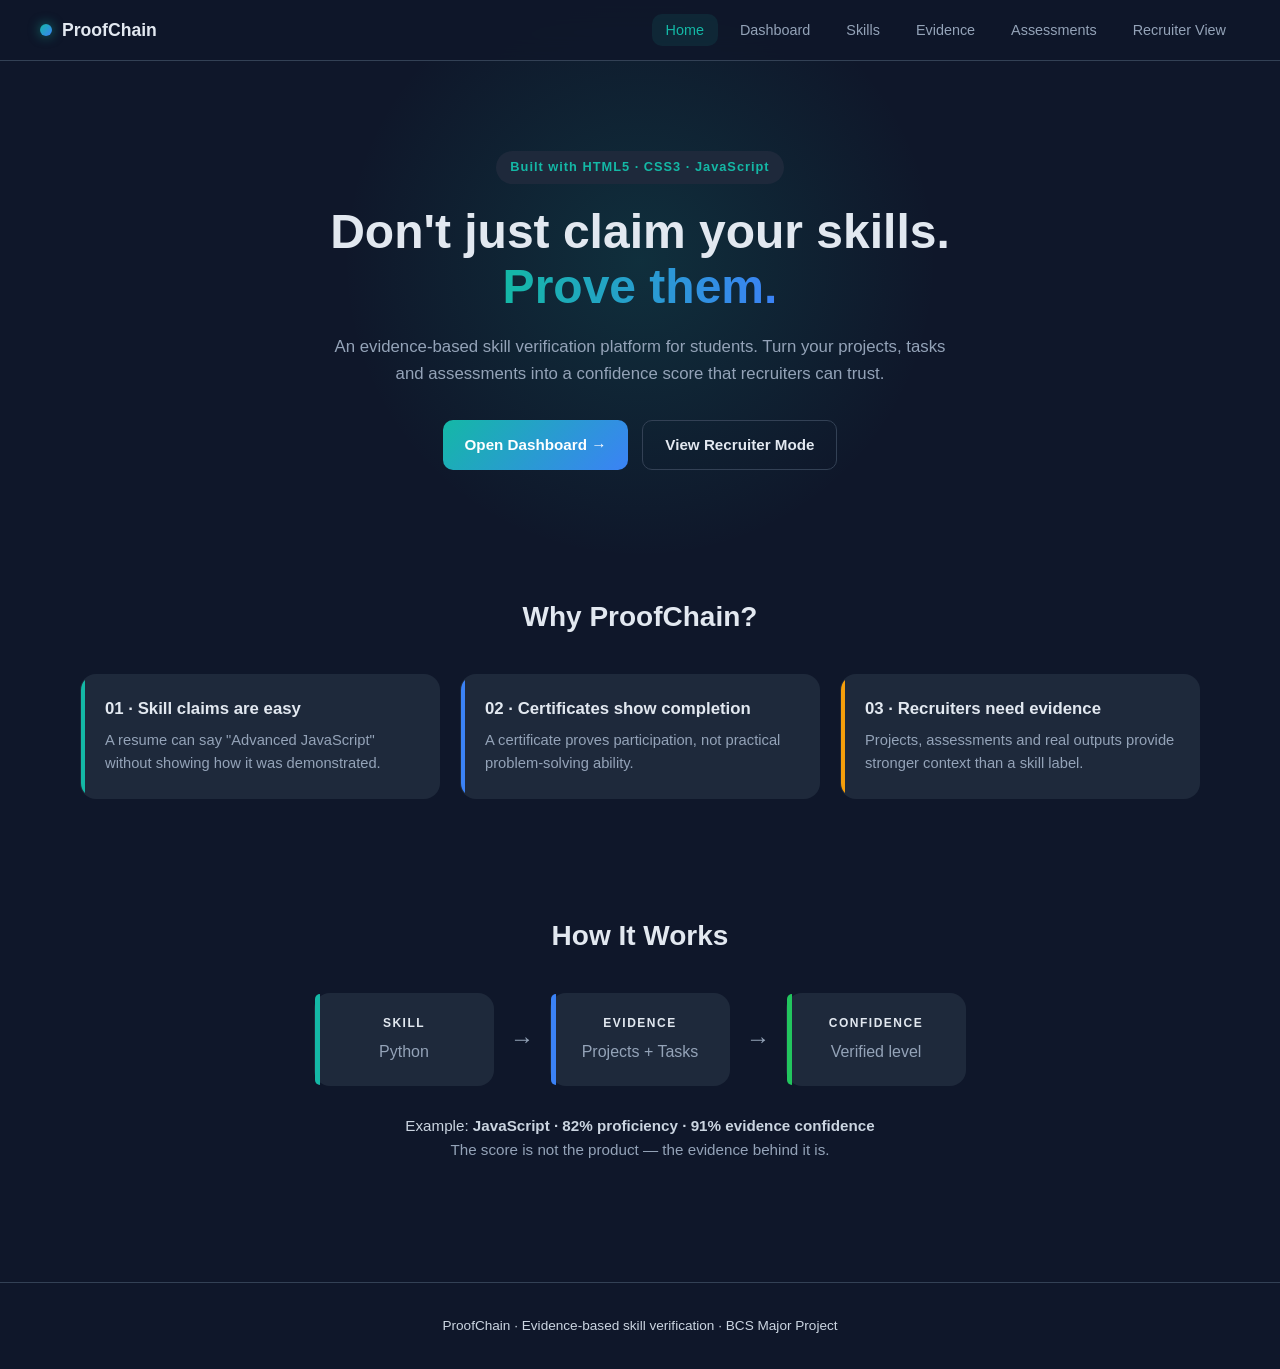
==== index.html @ 2b009233 "Day 1: Project skeleton, landing page, storage & models" ====
<!DOCTYPE html>
<html lang="en">
<head>
  <meta charset="UTF-8" />
  <meta name="viewport" content="width=device-width, initial-scale=1.0" />
  <title>ProofChain — Prove Your Skills</title>
  <link rel="stylesheet" href="css/base.css" />
  <link rel="stylesheet" href="css/components.css" />
  <link rel="stylesheet" href="css/layout.css" />
</head>
<body>

  <!-- ===== NAVBAR ===== -->
  <nav class="navbar">
    <div class="nav-brand">
      <span class="brand-dot"></span>
      <span class="brand-name">ProofChain</span>
    </div>
    <ul class="nav-links">
      <li><a href="index.html" class="active">Home</a></li>
      <li><a href="pages/dashboard.html">Dashboard</a></li>
      <li><a href="pages/profile.html">Skills</a></li>
      <li><a href="pages/evidence.html">Evidence</a></li>
      <li><a href="pages/assessment.html">Assessments</a></li>
      <li><a href="pages/recruiter.html">Recruiter View</a></li>
    </ul>
  </nav>

  <!-- ===== HERO SECTION ===== -->
  <section class="hero">
    <div class="hero-content">
      <p class="hero-tag">Built with HTML5 · CSS3 · JavaScript</p>
      <h1 class="hero-title">
        Don't just claim your skills.<br />
        <span class="gradient-text">Prove them.</span>
      </h1>
      <p class="hero-subtitle">
        An evidence-based skill verification platform for students.
        Turn your projects, tasks and assessments into a confidence score
        that recruiters can trust.
      </p>
      <div class="hero-actions">
        <a href="pages/dashboard.html" class="btn btn-primary">Open Dashboard →</a>
        <a href="pages/recruiter.html" class="btn btn-ghost">View Recruiter Mode</a>
      </div>
    </div>
  </section>

  <!-- ===== PROBLEM CARDS ===== -->
  <section class="section">
    <h2 class="section-title">Why ProofChain?</h2>
    <div class="grid-3">
      <div class="card accent-teal">
        <h3>01 · Skill claims are easy</h3>
        <p>A resume can say "Advanced JavaScript" without showing how it was demonstrated.</p>
      </div>
      <div class="card accent-blue">
        <h3>02 · Certificates show completion</h3>
        <p>A certificate proves participation, not practical problem-solving ability.</p>
      </div>
      <div class="card accent-yellow">
        <h3>03 · Recruiters need evidence</h3>
        <p>Projects, assessments and real outputs provide stronger context than a skill label.</p>
      </div>
    </div>
  </section>

  <!-- ===== SOLUTION FLOW ===== -->
  <section class="section">
    <h2 class="section-title">How It Works</h2>
    <div class="flow">
      <div class="flow-step accent-teal">
        <p class="flow-label">SKILL</p>
        <p class="flow-value">Python</p>
      </div>
      <div class="flow-arrow">→</div>
      <div class="flow-step accent-blue">
        <p class="flow-label">EVIDENCE</p>
        <p class="flow-value">Projects + Tasks</p>
      </div>
      <div class="flow-arrow">→</div>
      <div class="flow-step accent-green">
        <p class="flow-label">CONFIDENCE</p>
        <p class="flow-value">Verified level</p>
      </div>
    </div>
    <p class="flow-note">
      Example: <strong>JavaScript · 82% proficiency · 91% evidence confidence</strong><br />
      <span class="muted">The score is not the product — the evidence behind it is.</span>
    </p>
  </section>

  <!-- ===== FOOTER ===== -->
  <footer class="footer">
    <p>ProofChain · Evidence-based skill verification · BCS Major Project</p>
  </footer>

  <!-- ===== SCRIPTS ===== -->
  <script src="js/storage.js"></script>
  <script src="js/models.js"></script>
</body>
</html>
---- css/base.css ----
/* ============================================
   BASE.CSS — Theme variables, reset, typography
   ============================================ */

:root {
  --bg:        #0f172a;
  --surface:   #1e293b;
  --surface-2: #263449;
  --border:    #334155;
  --text:      #e2e8f0;
  --text-soft: #cbd5e1;
  --muted:     #94a3b8;

  --teal:   #14b8a6;
  --blue:   #3b82f6;
  --yellow: #f59e0b;
  --green:  #22c55e;
  --red:    #ef4444;
  --purple: #a855f7;

  --radius: 16px;
  --radius-sm: 10px;
  --gap: 20px;
  --max-width: 1200px;

  --font-sans: 'Inter', -apple-system, BlinkMacSystemFont, 'Segoe UI', sans-serif;
  --font-mono: 'JetBrains Mono', 'Fira Code', monospace;
}

* {
  margin: 0;
  padding: 0;
  box-sizing: border-box;
}

html {
  scroll-behavior: smooth;
}

body {
  background: var(--bg);
  color: var(--text);
  font-family: var(--font-sans);
  font-size: 16px;
  line-height: 1.6;
  min-height: 100vh;
  -webkit-font-smoothing: antialiased;
}

h1, h2, h3, h4 {
  font-weight: 700;
  line-height: 1.2;
  color: var(--text);
}

h1 { font-size: 2.5rem; }
h2 { font-size: 1.75rem; }
h3 { font-size: 1.15rem; }
h4 { font-size: 1rem; }

p {
  color: var(--text-soft);
}

a {
  color: var(--teal);
  text-decoration: none;
  transition: color 0.2s ease;
}

a:hover {
  color: var(--blue);
}

.muted { color: var(--muted); }
.center { text-align: center; }

.gradient-text {
  background: linear-gradient(90deg, var(--teal), var(--blue));
  -webkit-background-clip: text;
  background-clip: text;
  color: transparent;
}

::-webkit-scrollbar { width: 10px; }
::-webkit-scrollbar-track { background: var(--bg); }
::-webkit-scrollbar-thumb {
  background: var(--border);
  border-radius: 8px;
}
::-webkit-scrollbar-thumb:hover { background: var(--muted); }
---- css/components.css ----
/* ============================================
   COMPONENTS.CSS — Reusable UI elements
   ============================================ */

/* ---------- Navbar ---------- */
.navbar {
  display: flex;
  justify-content: space-between;
  align-items: center;
  padding: 16px 40px;
  background: rgba(15, 23, 42, 0.85);
  backdrop-filter: blur(12px);
  border-bottom: 1px solid var(--border);
  position: sticky;
  top: 0;
  z-index: 100;
}

.nav-brand {
  display: flex;
  align-items: center;
  gap: 10px;
  font-weight: 700;
  font-size: 1.1rem;
}

.brand-dot {
  width: 12px;
  height: 12px;
  border-radius: 50%;
  background: linear-gradient(135deg, var(--teal), var(--blue));
  box-shadow: 0 0 12px rgba(20, 184, 166, 0.6);
}

.nav-links {
  display: flex;
  gap: 8px;
  list-style: none;
}

.nav-links a {
  color: var(--muted);
  padding: 8px 14px;
  border-radius: var(--radius-sm);
  font-size: 0.9rem;
  transition: all 0.2s ease;
}

.nav-links a:hover {
  color: var(--text);
  background: var(--surface);
}

.nav-links a.active {
  color: var(--teal);
  background: rgba(20, 184, 166, 0.1);
}

/* ---------- Buttons ---------- */
.btn {
  display: inline-flex;
  align-items: center;
  gap: 6px;
  padding: 12px 22px;
  border-radius: var(--radius-sm);
  font-size: 0.95rem;
  font-weight: 600;
  cursor: pointer;
  border: none;
  transition: all 0.2s ease;
  font-family: inherit;
}

.btn-primary {
  background: linear-gradient(135deg, var(--teal), var(--blue));
  color: #fff;
}

.btn-primary:hover {
  transform: translateY(-2px);
  box-shadow: 0 8px 24px rgba(20, 184, 166, 0.3);
  color: #fff;
}

.btn-ghost {
  background: transparent;
  color: var(--text);
  border: 1px solid var(--border);
}

.btn-ghost:hover {
  background: var(--surface);
  border-color: var(--muted);
  color: var(--text);
}

/* ---------- Cards ---------- */
.card {
  background: var(--surface);
  border-radius: var(--radius);
  padding: 24px;
  position: relative;
  overflow: hidden;
  border: 1px solid transparent;
  transition: transform 0.2s ease, border-color 0.2s ease;
}

.card:hover {
  transform: translateY(-4px);
  border-color: var(--border);
}

.card::before {
  content: '';
  position: absolute;
  left: 0;
  top: 0;
  bottom: 0;
  width: 4px;
}

.card.accent-teal::before   { background: var(--teal); }
.card.accent-blue::before   { background: var(--blue); }
.card.accent-yellow::before { background: var(--yellow); }
.card.accent-green::before  { background: var(--green); }
.card.accent-red::before    { background: var(--red); }
.card.accent-purple::before { background: var(--purple); }

.card h3 {
  margin-bottom: 10px;
  font-size: 1.05rem;
}

.card p {
  font-size: 0.92rem;
  color: var(--muted);
  line-height: 1.55;
}

/* ---------- Flow Diagram ---------- */
.flow {
  display: flex;
  align-items: center;
  justify-content: center;
  gap: 16px;
  flex-wrap: wrap;
}

.flow-step {
  background: var(--surface);
  border-radius: var(--radius);
  padding: 20px 28px;
  min-width: 180px;
  position: relative;
  text-align: center;
  border: 1px solid transparent;
}

.flow-step::before {
  content: '';
  position: absolute;
  left: 0;
  top: 0;
  bottom: 0;
  width: 5px;
  border-radius: var(--radius) 0 0 var(--radius);
}

.flow-step.accent-teal::before   { background: var(--teal); }
.flow-step.accent-blue::before   { background: var(--blue); }
.flow-step.accent-green::before  { background: var(--green); }

.flow-label {
  font-size: 0.75rem;
  font-weight: 700;
  letter-spacing: 1.5px;
  color: var(--text);
  margin-bottom: 6px;
  text-transform: uppercase;
}

.flow-value {
  font-size: 1rem;
  color: var(--muted);
}

.flow-arrow {
  font-size: 1.5rem;
  color: var(--muted);
}

.flow-note {
  text-align: center;
  margin-top: 28px;
  font-size: 0.95rem;
  color: var(--text-soft);
}

/* ---------- Footer ---------- */
.footer {
  text-align: center;
  padding: 32px 20px;
  color: var(--muted);
  font-size: 0.85rem;
  border-top: 1px solid var(--border);
  margin-top: 60px;
}
---- css/layout.css ----
/* ============================================
   LAYOUT.CSS — Page structure, sections, grids
   ============================================ */

/* ---------- Hero ---------- */
.hero {
  padding: 90px 40px 70px;
  text-align: center;
  max-width: var(--max-width);
  margin: 0 auto;
  position: relative;
}

.hero::before {
  content: '';
  position: absolute;
  top: -100px;
  left: 50%;
  transform: translateX(-50%);
  width: 600px;
  height: 600px;
  background: radial-gradient(circle, rgba(20, 184, 166, 0.15), transparent 70%);
  pointer-events: none;
  z-index: -1;
}

.hero-tag {
  display: inline-block;
  padding: 6px 14px;
  border-radius: 99px;
  background: var(--surface);
  color: var(--teal);
  font-size: 0.8rem;
  font-weight: 600;
  letter-spacing: 1px;
  margin-bottom: 20px;
}

.hero-title {
  font-size: 3rem;
  margin-bottom: 20px;
  line-height: 1.15;
}

.hero-subtitle {
  font-size: 1.05rem;
  color: var(--muted);
  max-width: 620px;
  margin: 0 auto 32px;
}

.hero-actions {
  display: flex;
  gap: 14px;
  justify-content: center;
  flex-wrap: wrap;
}

/* ---------- Section ---------- */
.section {
  padding: 60px 40px;
  max-width: var(--max-width);
  margin: 0 auto;
}

.section-title {
  text-align: center;
  margin-bottom: 40px;
  font-size: 1.75rem;
}

/* ---------- Grids ---------- */
.grid-3 {
  display: grid;
  grid-template-columns: repeat(auto-fit, minmax(260px, 1fr));
  gap: var(--gap);
}

.grid-2 {
  display: grid;
  grid-template-columns: repeat(auto-fit, minmax(320px, 1fr));
  gap: var(--gap);
}

/* ---------- Responsive ---------- */
@media (max-width: 768px) {
  .navbar {
    flex-direction: column;
    gap: 12px;
    padding: 16px 20px;
  }

  .nav-links {
    flex-wrap: wrap;
    justify-content: center;
  }

  .hero {
    padding: 60px 20px 40px;
  }

  .hero-title { font-size: 2rem; }
  .section { padding: 40px 20px; }
}
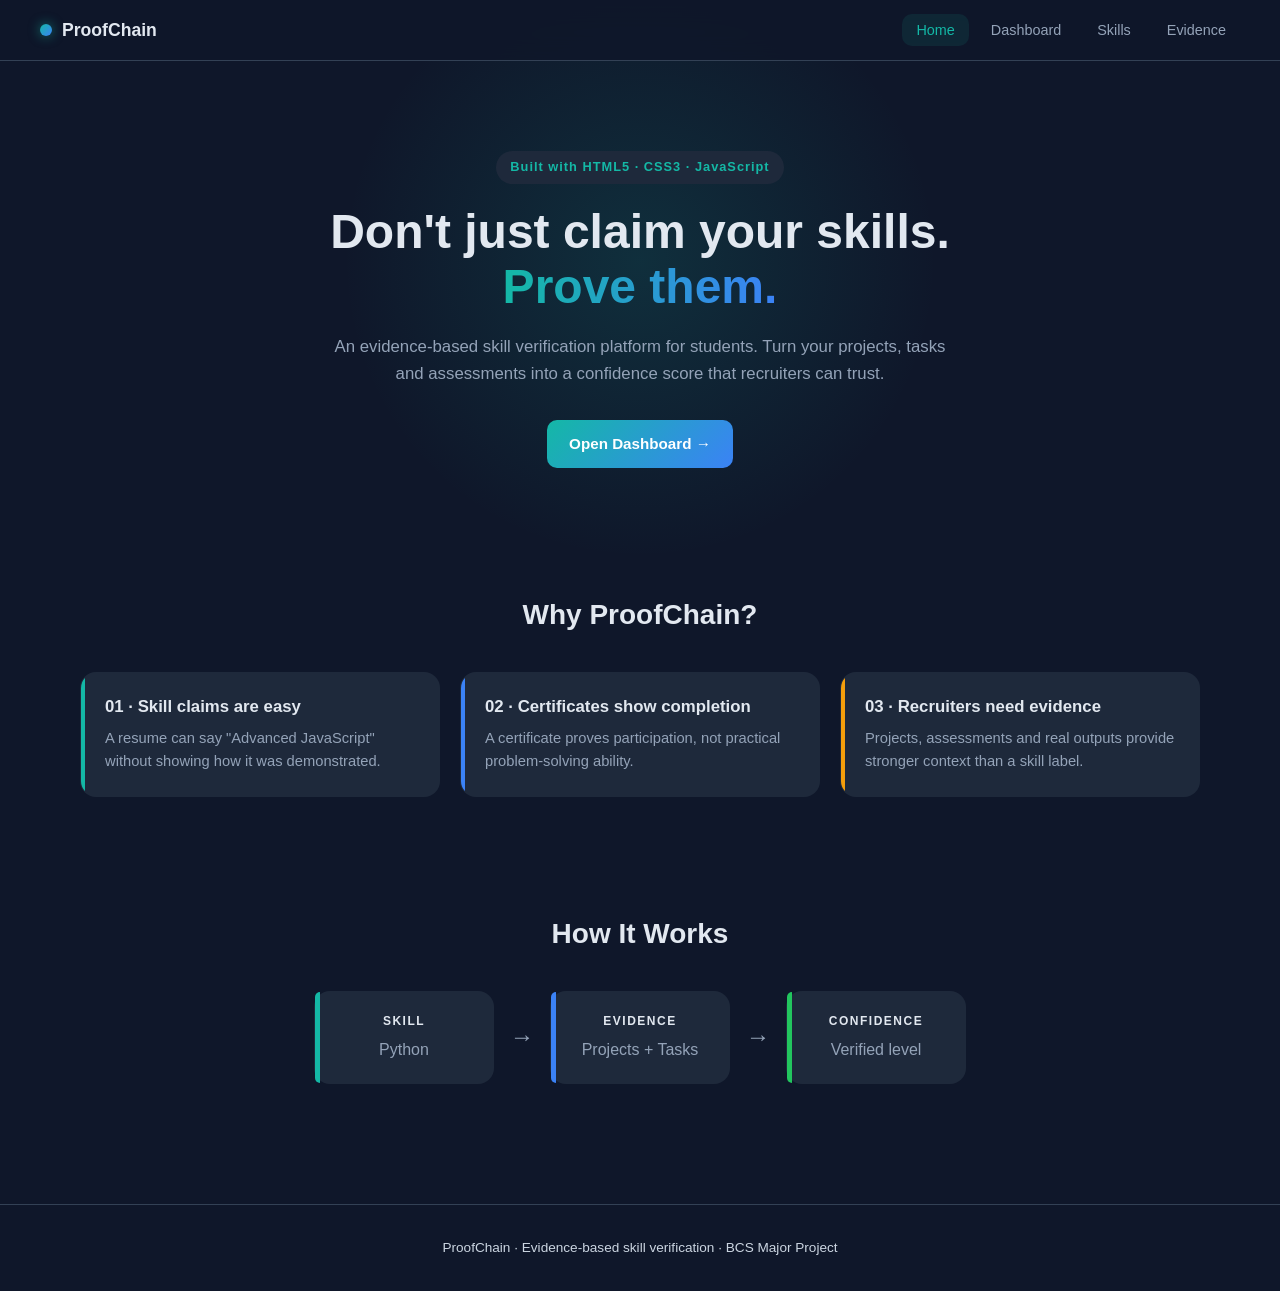
==== commit 91179039: "Day 2 (final): Polish CSS and sync all files" ====
--- a/index.html
+++ b/index.html
@@ -10,7 +10,6 @@
 </head>
 <body>
 
-  <!-- ===== NAVBAR ===== -->
   <nav class="navbar">
     <div class="nav-brand">
       <span class="brand-dot"></span>
@@ -21,12 +20,9 @@
       <li><a href="pages/dashboard.html">Dashboard</a></li>
       <li><a href="pages/profile.html">Skills</a></li>
       <li><a href="pages/evidence.html">Evidence</a></li>
-      <li><a href="pages/assessment.html">Assessments</a></li>
-      <li><a href="pages/recruiter.html">Recruiter View</a></li>
     </ul>
   </nav>
 
-  <!-- ===== HERO SECTION ===== -->
   <section class="hero">
     <div class="hero-content">
       <p class="hero-tag">Built with HTML5 · CSS3 · JavaScript</p>
@@ -41,12 +37,10 @@
       </p>
       <div class="hero-actions">
         <a href="pages/dashboard.html" class="btn btn-primary">Open Dashboard →</a>
-        <a href="pages/recruiter.html" class="btn btn-ghost">View Recruiter Mode</a>
       </div>
     </div>
   </section>
 
-  <!-- ===== PROBLEM CARDS ===== -->
   <section class="section">
     <h2 class="section-title">Why ProofChain?</h2>
     <div class="grid-3">
@@ -65,7 +59,6 @@
     </div>
   </section>
 
-  <!-- ===== SOLUTION FLOW ===== -->
   <section class="section">
     <h2 class="section-title">How It Works</h2>
     <div class="flow">
@@ -84,18 +77,12 @@
         <p class="flow-value">Verified level</p>
       </div>
     </div>
-    <p class="flow-note">
-      Example: <strong>JavaScript · 82% proficiency · 91% evidence confidence</strong><br />
-      <span class="muted">The score is not the product — the evidence behind it is.</span>
-    </p>
   </section>
 
-  <!-- ===== FOOTER ===== -->
   <footer class="footer">
     <p>ProofChain · Evidence-based skill verification · BCS Major Project</p>
   </footer>
 
-  <!-- ===== SCRIPTS ===== -->
   <script src="js/storage.js"></script>
   <script src="js/models.js"></script>
 </body>
--- a/css/base.css
+++ b/css/base.css
@@ -1,6 +1,4 @@
-/* ============================================
-   BASE.CSS — Theme variables, reset, typography
-   ============================================ */
+/* BASE.CSS — Theme variables, reset, typography */
 
 :root {
   --bg:        #0f172a;
@@ -24,18 +22,10 @@
   --max-width: 1200px;
 
   --font-sans: 'Inter', -apple-system, BlinkMacSystemFont, 'Segoe UI', sans-serif;
-  --font-mono: 'JetBrains Mono', 'Fira Code', monospace;
 }
 
-* {
-  margin: 0;
-  padding: 0;
-  box-sizing: border-box;
-}
-
-html {
-  scroll-behavior: smooth;
-}
+* { margin: 0; padding: 0; box-sizing: border-box; }
+html { scroll-behavior: smooth; }
 
 body {
   background: var(--bg);
@@ -58,19 +48,14 @@
 h3 { font-size: 1.15rem; }
 h4 { font-size: 1rem; }
 
-p {
-  color: var(--text-soft);
-}
+p { color: var(--text-soft); }
 
 a {
   color: var(--teal);
   text-decoration: none;
   transition: color 0.2s ease;
 }
-
-a:hover {
-  color: var(--blue);
-}
+a:hover { color: var(--blue); }
 
 .muted { color: var(--muted); }
 .center { text-align: center; }
--- a/css/components.css
+++ b/css/components.css
@@ -1,6 +1,4 @@
-/* ============================================
-   COMPONENTS.CSS — Reusable UI elements
-   ============================================ */
+/* COMPONENTS.CSS — Reusable UI elements + dashboard cards */
 
 /* ---------- Navbar ---------- */
 .navbar {
@@ -22,6 +20,7 @@
   gap: 10px;
   font-weight: 700;
   font-size: 1.1rem;
+  color: var(--text);
 }
 
 .brand-dot {
@@ -60,6 +59,7 @@
 .btn {
   display: inline-flex;
   align-items: center;
+  justify-content: center;
   gap: 6px;
   padding: 12px 22px;
   border-radius: var(--radius-sm);
@@ -94,6 +94,22 @@
   color: var(--text);
 }
 
+.btn-danger {
+  background: transparent;
+  color: var(--red);
+  border: 1px solid var(--red);
+}
+
+.btn-danger:hover {
+  background: rgba(239, 68, 68, 0.1);
+  color: var(--red);
+}
+
+.btn-small {
+  padding: 8px 14px;
+  font-size: 0.82rem;
+}
+
 /* ---------- Cards ---------- */
 .card {
   background: var(--surface);
@@ -126,18 +142,10 @@
 .card.accent-red::before    { background: var(--red); }
 .card.accent-purple::before { background: var(--purple); }
 
-.card h3 {
-  margin-bottom: 10px;
-  font-size: 1.05rem;
-}
-
-.card p {
-  font-size: 0.92rem;
-  color: var(--muted);
-  line-height: 1.55;
-}
-
-/* ---------- Flow Diagram ---------- */
+.card h3 { margin-bottom: 10px; font-size: 1.05rem; }
+.card p { font-size: 0.92rem; color: var(--muted); line-height: 1.55; }
+
+/* ---------- Flow ---------- */
 .flow {
   display: flex;
   align-items: center;
@@ -179,22 +187,8 @@
   text-transform: uppercase;
 }
 
-.flow-value {
-  font-size: 1rem;
-  color: var(--muted);
-}
-
-.flow-arrow {
-  font-size: 1.5rem;
-  color: var(--muted);
-}
-
-.flow-note {
-  text-align: center;
-  margin-top: 28px;
-  font-size: 0.95rem;
-  color: var(--text-soft);
-}
+.flow-value { font-size: 1rem; color: var(--muted); }
+.flow-arrow { font-size: 1.5rem; color: var(--muted); }
 
 /* ---------- Footer ---------- */
 .footer {
@@ -204,4 +198,463 @@
   font-size: 0.85rem;
   border-top: 1px solid var(--border);
   margin-top: 60px;
+}
+
+/* ---------- Student card ---------- */
+.student-card {
+  text-align: center;
+  padding: 28px 20px;
+}
+
+.student-avatar {
+  width: 72px;
+  height: 72px;
+  border-radius: 50%;
+  background: linear-gradient(135deg, var(--teal), var(--blue));
+  color: #fff;
+  font-size: 1.8rem;
+  font-weight: 700;
+  display: flex;
+  align-items: center;
+  justify-content: center;
+  margin: 0 auto 16px;
+  box-shadow: 0 8px 24px rgba(20, 184, 166, 0.35);
+}
+
+.student-name { font-size: 1.15rem; margin-bottom: 4px; }
+.student-course { font-size: 0.85rem; color: var(--muted); }
+.student-goal { font-size: 0.82rem; color: var(--teal); margin-top: 6px; }
+
+.student-actions {
+  margin-top: 18px;
+  display: flex;
+  flex-direction: column;
+  gap: 8px;
+}
+
+/* ---------- Summary tiles ---------- */
+.summary-grid {
+  display: grid;
+  grid-template-columns: repeat(auto-fit, minmax(150px, 1fr));
+  gap: 14px;
+}
+
+.summary-tile {
+  background: var(--surface);
+  border-radius: var(--radius);
+  padding: 18px;
+  border: 1px solid transparent;
+  transition: border-color 0.2s ease;
+}
+
+.summary-tile:hover { border-color: var(--border); }
+
+.summary-label {
+  font-size: 0.75rem;
+  color: var(--muted);
+  text-transform: uppercase;
+  letter-spacing: 1px;
+  margin-bottom: 6px;
+}
+
+.summary-value {
+  font-size: 1.6rem;
+  font-weight: 700;
+  color: var(--text);
+}
+
+/* ---------- Section header ---------- */
+.section-header {
+  display: flex;
+  justify-content: space-between;
+  align-items: center;
+  margin-top: 8px;
+}
+
+.section-header h2 { font-size: 1.25rem; }
+
+/* ---------- Skills grid ---------- */
+.skills-grid {
+  display: grid;
+  grid-template-columns: repeat(auto-fit, minmax(320px, 1fr));
+  gap: 18px;
+}
+
+/* ---------- Skill card ---------- */
+.skill-card { padding: 20px; }
+
+.skill-card-header {
+  display: flex;
+  justify-content: space-between;
+  align-items: flex-start;
+  margin-bottom: 16px;
+}
+
+.skill-name { font-size: 1.05rem; margin-bottom: 2px; }
+
+.skill-category {
+  font-size: 0.75rem;
+  color: var(--muted);
+  text-transform: uppercase;
+  letter-spacing: 1px;
+}
+
+.skill-badge {
+  padding: 6px 12px;
+  border-radius: 99px;
+  font-size: 0.85rem;
+  font-weight: 700;
+}
+
+.skill-bars {
+  display: flex;
+  flex-direction: column;
+  gap: 10px;
+  margin-bottom: 16px;
+}
+
+.bar-row {
+  display: grid;
+  grid-template-columns: 90px 1fr 45px;
+  align-items: center;
+  gap: 10px;
+  font-size: 0.8rem;
+}
+
+.bar-label { color: var(--muted); }
+
+.bar-track {
+  height: 8px;
+  background: var(--surface-2);
+  border-radius: 99px;
+  overflow: hidden;
+}
+
+.bar-fill {
+  height: 100%;
+  border-radius: 99px;
+  transition: width 0.4s ease;
+}
+
+.bar-prof { background: var(--blue); }
+
+.bar-value {
+  text-align: right;
+  color: var(--text-soft);
+  font-weight: 600;
+}
+
+.skill-footer {
+  display: flex;
+  justify-content: space-between;
+  align-items: center;
+  padding-top: 12px;
+  border-top: 1px solid var(--border);
+  font-size: 0.82rem;
+}
+
+.skill-meta { color: var(--muted); }
+
+.btn-link {
+  background: none;
+  border: none;
+  color: var(--teal);
+  font-size: 0.82rem;
+  cursor: pointer;
+  font-family: inherit;
+  padding: 0;
+}
+
+.btn-link:hover { color: var(--blue); }
+
+/* ---------- Breakdown panel ---------- */
+.why-panel {
+  margin-top: 14px;
+  padding: 14px;
+  background: var(--bg);
+  border-radius: var(--radius-sm);
+  border: 1px solid var(--border);
+}
+
+.breakdown-table {
+  width: 100%;
+  border-collapse: collapse;
+  font-size: 0.78rem;
+}
+
+.breakdown-table th {
+  text-align: left;
+  color: var(--muted);
+  font-weight: 600;
+  padding: 6px;
+  border-bottom: 1px solid var(--border);
+  font-size: 0.72rem;
+  text-transform: uppercase;
+  letter-spacing: 0.5px;
+}
+
+.breakdown-table td {
+  padding: 7px 6px;
+  color: var(--text-soft);
+  border-bottom: 1px solid rgba(51, 65, 85, 0.4);
+}
+
+.breakdown-table .pts {
+  text-align: right;
+  color: var(--teal);
+  font-weight: 600;
+}
+
+.breakdown-table tfoot td {
+  border-bottom: none;
+  padding-top: 10px;
+}
+
+.formula {
+  margin-top: 10px;
+  font-size: 0.72rem;
+  line-height: 1.5;
+  color: var(--muted);
+  font-style: italic;
+}
+
+/* ---------- Recommendations ---------- */
+.recommendations {
+  display: grid;
+  grid-template-columns: repeat(auto-fit, minmax(280px, 1fr));
+  gap: 16px;
+}
+
+.recommendation-card { padding: 18px; }
+
+.rec-skill {
+  font-size: 0.72rem;
+  color: var(--teal);
+  text-transform: uppercase;
+  letter-spacing: 1px;
+  margin-bottom: 6px;
+}
+
+.rec-title {
+  font-size: 0.95rem;
+  color: var(--text);
+  font-weight: 600;
+  margin-bottom: 6px;
+}
+
+.rec-reason { font-size: 0.82rem; margin-bottom: 14px; }
+
+.recommendation-mini {
+  margin-top: 12px;
+  padding-top: 10px;
+  border-top: 1px solid var(--border);
+  font-size: 0.78rem;
+  color: var(--muted);
+}
+
+.recommendation-mini strong { color: var(--teal); }
+
+/* ---------- Empty state ---------- */
+.empty-state {
+  grid-column: 1 / -1;
+  text-align: center;
+  padding: 40px 20px;
+  background: var(--surface);
+  border-radius: var(--radius);
+  border: 1px dashed var(--border);
+}
+
+.empty-state p { margin-bottom: 14px; color: var(--muted); }
+
+/* ---------- Forms ---------- */
+.form-group {
+  margin-bottom: 18px;
+}
+
+.form-group label {
+  display: block;
+  font-size: 0.82rem;
+  font-weight: 600;
+  color: var(--text-soft);
+  margin-bottom: 6px;
+  letter-spacing: 0.3px;
+}
+
+.form-group input,
+.form-group select,
+.form-group textarea {
+  width: 100%;
+  padding: 12px 14px;
+  background: var(--bg);
+  border: 1px solid var(--border);
+  border-radius: var(--radius-sm);
+  color: var(--text);
+  font-size: 0.95rem;
+  font-family: inherit;
+  transition: border-color 0.2s ease;
+}
+
+.form-group input:focus,
+.form-group select:focus,
+.form-group textarea:focus {
+  outline: none;
+  border-color: var(--teal);
+  box-shadow: 0 0 0 3px rgba(20, 184, 166, 0.15);
+}
+
+.form-group textarea {
+  resize: vertical;
+  min-height: 80px;
+}
+
+.form-row {
+  display: grid;
+  grid-template-columns: 1fr 1fr;
+  gap: 14px;
+}
+
+.form-actions {
+  display: flex;
+  gap: 10px;
+  justify-content: flex-end;
+  margin-top: 20px;
+}
+
+/* ---------- Modal ---------- */
+.modal-backdrop {
+  position: fixed;
+  inset: 0;
+  background: rgba(0, 0, 0, 0.6);
+  backdrop-filter: blur(4px);
+  display: flex;
+  align-items: center;
+  justify-content: center;
+  z-index: 1000;
+  padding: 20px;
+}
+
+.modal-backdrop[hidden] { display: none; }
+
+.modal {
+  background: var(--surface);
+  border-radius: var(--radius);
+  padding: 28px;
+  max-width: 520px;
+  width: 100%;
+  max-height: 90vh;
+  overflow-y: auto;
+  border: 1px solid var(--border);
+}
+
+.modal h2 {
+  font-size: 1.25rem;
+  margin-bottom: 20px;
+}
+
+/* ---------- Skills list (profile page) ---------- */
+.skills-list {
+  display: flex;
+  flex-direction: column;
+  gap: 12px;
+}
+
+.skill-row {
+  display: flex;
+  justify-content: space-between;
+  align-items: center;
+  padding: 18px 20px;
+  background: var(--surface);
+  border-radius: var(--radius);
+  border: 1px solid transparent;
+  transition: border-color 0.2s ease;
+}
+
+.skill-row:hover { border-color: var(--border); }
+
+.skill-row-info h3 {
+  font-size: 1rem;
+  margin-bottom: 4px;
+}
+
+.skill-row-info p {
+  font-size: 0.8rem;
+  color: var(--muted);
+}
+
+.skill-row-actions {
+  display: flex;
+  gap: 8px;
+}
+
+/* ---------- Evidence list ---------- */
+.evidence-list {
+  display: flex;
+  flex-direction: column;
+  gap: 12px;
+}
+
+.evidence-row {
+  padding: 18px 20px;
+  background: var(--surface);
+  border-radius: var(--radius);
+  border-left: 4px solid var(--teal);
+}
+
+.evidence-row.type-project    { border-left-color: var(--teal); }
+.evidence-row.type-task       { border-left-color: var(--blue); }
+.evidence-row.type-assessment { border-left-color: var(--yellow); }
+.evidence-row.type-certificate{ border-left-color: var(--purple); }
+
+.evidence-header {
+  display: flex;
+  justify-content: space-between;
+  align-items: flex-start;
+  margin-bottom: 8px;
+}
+
+.evidence-title { font-size: 1rem; font-weight: 600; color: var(--text); }
+
+.evidence-meta {
+  font-size: 0.75rem;
+  color: var(--muted);
+  margin-top: 2px;
+}
+
+.evidence-badges {
+  display: flex;
+  gap: 6px;
+  flex-wrap: wrap;
+}
+
+.pill {
+  display: inline-block;
+  padding: 4px 10px;
+  border-radius: 99px;
+  font-size: 0.7rem;
+  font-weight: 600;
+  letter-spacing: 0.5px;
+  text-transform: uppercase;
+}
+
+.pill-project    { background: rgba(20, 184, 166, 0.15); color: var(--teal); }
+.pill-task       { background: rgba(59, 130, 246, 0.15); color: var(--blue); }
+.pill-assessment { background: rgba(245, 158, 11, 0.15); color: var(--yellow); }
+.pill-certificate{ background: rgba(168, 85, 247, 0.15); color: var(--purple); }
+.pill-verified   { background: rgba(34, 197, 94, 0.15); color: var(--green); }
+
+.evidence-desc {
+  font-size: 0.85rem;
+  color: var(--text-soft);
+  margin-top: 8px;
+}
+
+.evidence-footer {
+  display: flex;
+  justify-content: space-between;
+  align-items: center;
+  margin-top: 12px;
+  padding-top: 10px;
+  border-top: 1px solid var(--border);
+  font-size: 0.75rem;
+  color: var(--muted);
 }
--- a/css/layout.css
+++ b/css/layout.css
@@ -1,8 +1,5 @@
-/* ============================================
-   LAYOUT.CSS — Page structure, sections, grids
-   ============================================ */
+/* LAYOUT.CSS — Page structure, sections, grids */
 
-/* ---------- Hero ---------- */
 .hero {
   padding: 90px 40px 70px;
   text-align: center;
@@ -56,7 +53,6 @@
   flex-wrap: wrap;
 }
 
-/* ---------- Section ---------- */
 .section {
   padding: 60px 40px;
   max-width: var(--max-width);
@@ -69,7 +65,6 @@
   font-size: 1.75rem;
 }
 
-/* ---------- Grids ---------- */
 .grid-3 {
   display: grid;
   grid-template-columns: repeat(auto-fit, minmax(260px, 1fr));
@@ -82,23 +77,68 @@
   gap: var(--gap);
 }
 
-/* ---------- Responsive ---------- */
+/* ---------- Dashboard layout ---------- */
+.dashboard {
+  max-width: var(--max-width);
+  margin: 0 auto;
+  padding: 40px;
+  display: grid;
+  grid-template-columns: 280px 1fr;
+  gap: 28px;
+  align-items: start;
+}
+
+.dash-sidebar {
+  position: sticky;
+  top: 90px;
+}
+
+.dash-main {
+  display: flex;
+  flex-direction: column;
+  gap: 24px;
+  min-width: 0;
+}
+
+/* ---------- Page container (for standalone pages) ---------- */
+.page-container {
+  max-width: 900px;
+  margin: 0 auto;
+  padding: 40px;
+}
+
+.page-header {
+  display: flex;
+  justify-content: space-between;
+  align-items: center;
+  margin-bottom: 28px;
+}
+
+.page-header h1 { font-size: 1.75rem; }
+.page-header p { font-size: 0.9rem; margin-top: 4px; }
+
+@media (max-width: 900px) {
+  .dashboard {
+    grid-template-columns: 1fr;
+    padding: 20px;
+  }
+  .dash-sidebar { position: static; }
+  .page-container { padding: 20px; }
+}
+
 @media (max-width: 768px) {
   .navbar {
     flex-direction: column;
     gap: 12px;
     padding: 16px 20px;
   }
-
   .nav-links {
     flex-wrap: wrap;
     justify-content: center;
   }
-
   .hero {
     padding: 60px 20px 40px;
   }
-
   .hero-title { font-size: 2rem; }
   .section { padding: 40px 20px; }
 }
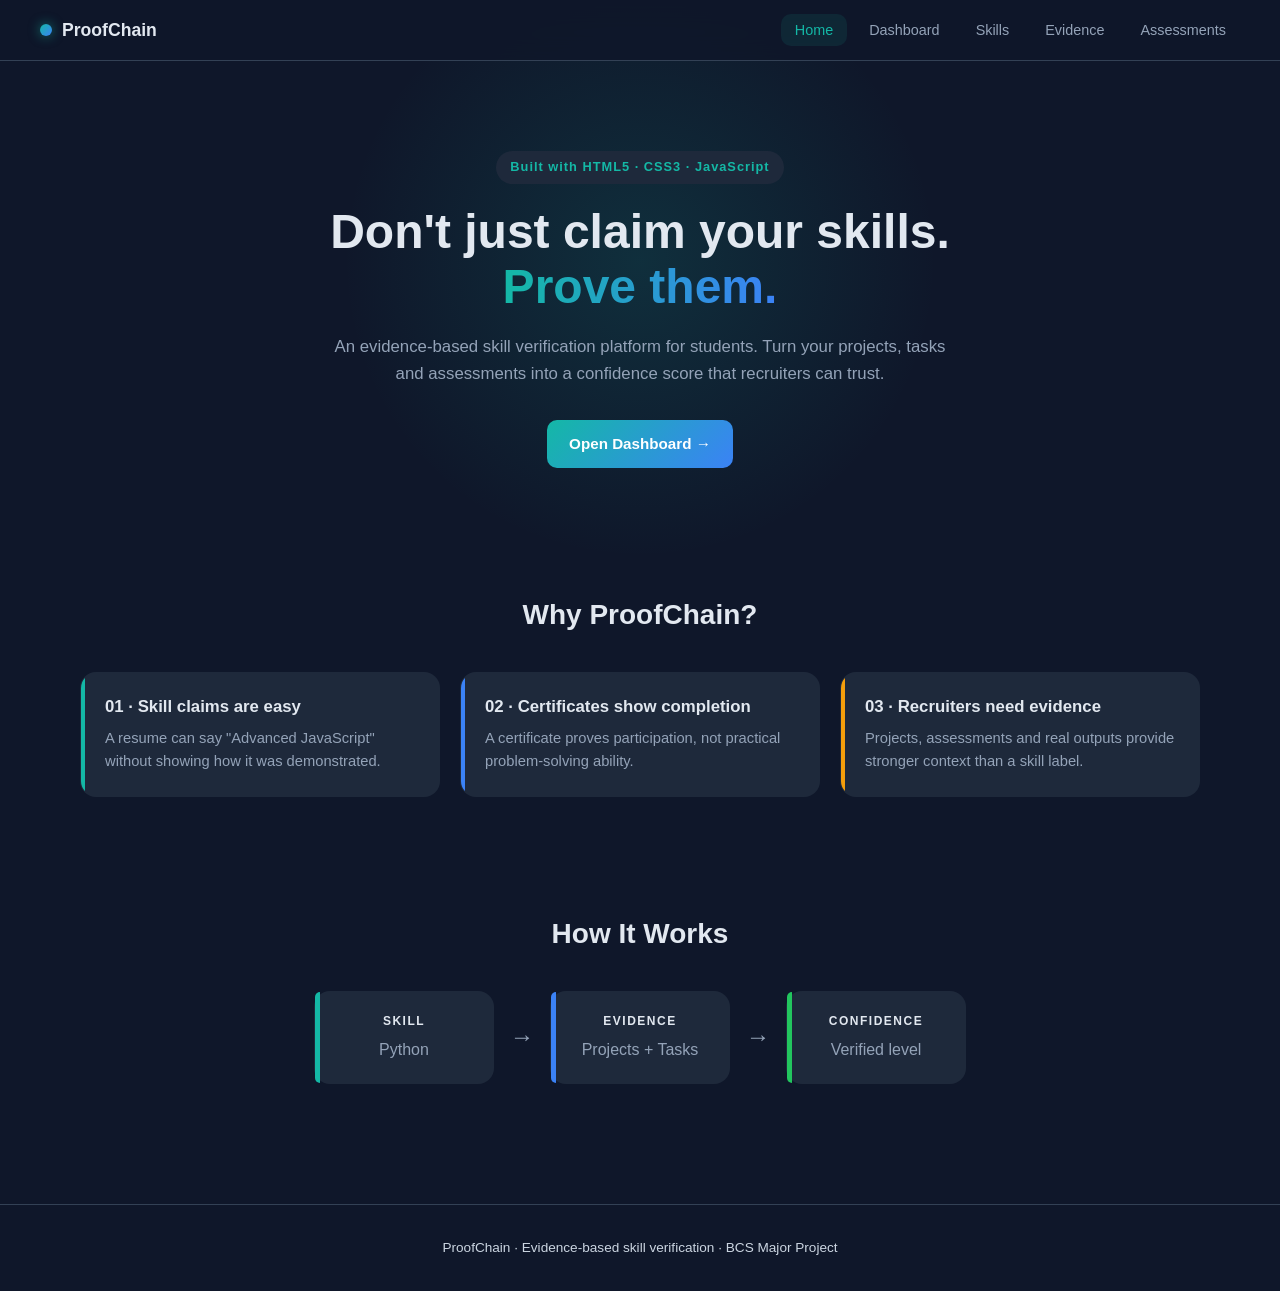
==== commit df3f565f: "Day 3: Assessment page with quiz engine + navbar fix - Added pages/assessment.html with quiz interfa" ====
--- a/index.html
+++ b/index.html
@@ -15,12 +15,13 @@
       <span class="brand-dot"></span>
       <span class="brand-name">ProofChain</span>
     </div>
-    <ul class="nav-links">
-      <li><a href="index.html" class="active">Home</a></li>
-      <li><a href="pages/dashboard.html">Dashboard</a></li>
-      <li><a href="pages/profile.html">Skills</a></li>
-      <li><a href="pages/evidence.html">Evidence</a></li>
-    </ul>
+   <ul class="nav-links">
+  <li><a href="index.html" class="active">Home</a></li>
+  <li><a href="pages/dashboard.html">Dashboard</a></li>
+  <li><a href="pages/profile.html">Skills</a></li>
+  <li><a href="pages/evidence.html">Evidence</a></li>
+  <li><a href="pages/assessment.html">Assessments</a></li>
+</ul>
   </nav>
 
   <section class="hero">
--- a/css/components.css
+++ b/css/components.css
@@ -657,4 +657,142 @@
   border-top: 1px solid var(--border);
   font-size: 0.75rem;
   color: var(--muted);
+}
+/* ============================================
+   ASSESSMENT / QUIZ STYLES
+   ============================================ */
+
+.skill-picker-card {
+  text-align: center;
+  cursor: pointer;
+}
+
+.skill-picker-card h3 {
+  font-size: 1.15rem;
+  margin-bottom: 4px;
+}
+
+.skill-picker-card p {
+  font-size: 0.85rem;
+}
+
+/* ---------- Quiz header ---------- */
+.quiz-header {
+  display: flex;
+  justify-content: space-between;
+  align-items: center;
+  margin-bottom: 20px;
+}
+
+.quiz-skill-name {
+  font-size: 1.35rem;
+  font-weight: 700;
+  color: var(--text);
+  margin-bottom: 4px;
+}
+
+/* ---------- Progress ---------- */
+.quiz-progress-track {
+  height: 6px;
+  background: var(--surface-2);
+  border-radius: 99px;
+  overflow: hidden;
+  margin-bottom: 24px;
+}
+
+.quiz-progress-fill {
+  height: 100%;
+  background: linear-gradient(90deg, var(--teal), var(--blue));
+  border-radius: 99px;
+  transition: width 0.3s ease;
+}
+
+/* ---------- Quiz card ---------- */
+.quiz-card {
+  padding: 32px;
+}
+
+.quiz-question {
+  font-size: 1.15rem;
+  font-weight: 600;
+  color: var(--text);
+  margin-bottom: 24px;
+  line-height: 1.5;
+}
+
+.quiz-options {
+  display: flex;
+  flex-direction: column;
+  gap: 10px;
+}
+
+.quiz-option {
+  text-align: left;
+  background: var(--bg);
+  border: 1px solid var(--border);
+  border-radius: var(--radius-sm);
+  padding: 14px 18px;
+  color: var(--text-soft);
+  font-size: 0.95rem;
+  cursor: pointer;
+  transition: all 0.15s ease;
+  font-family: inherit;
+}
+
+.quiz-option:hover {
+  border-color: var(--muted);
+  color: var(--text);
+}
+
+.quiz-option.selected {
+  border-color: var(--teal);
+  background: rgba(20, 184, 166, 0.1);
+  color: var(--teal);
+  font-weight: 600;
+}
+
+.quiz-nav {
+  display: flex;
+  justify-content: flex-end;
+  margin-top: 24px;
+}
+
+.quiz-nav .btn:disabled {
+  opacity: 0.4;
+  cursor: not-allowed;
+}
+
+/* ---------- Result card ---------- */
+.result-card {
+  text-align: center;
+  padding: 48px 32px;
+}
+
+.result-label {
+  font-size: 0.75rem;
+  color: var(--muted);
+  text-transform: uppercase;
+  letter-spacing: 2px;
+  margin-bottom: 8px;
+}
+
+.result-score {
+  font-size: 4rem;
+  font-weight: 800;
+  background: linear-gradient(90deg, var(--teal), var(--blue));
+  -webkit-background-clip: text;
+  background-clip: text;
+  color: transparent;
+  line-height: 1;
+  margin-bottom: 16px;
+}
+
+.result-message {
+  font-size: 1.05rem;
+  color: var(--text);
+  margin-bottom: 8px;
+}
+
+.result-meta {
+  font-size: 0.85rem;
 }
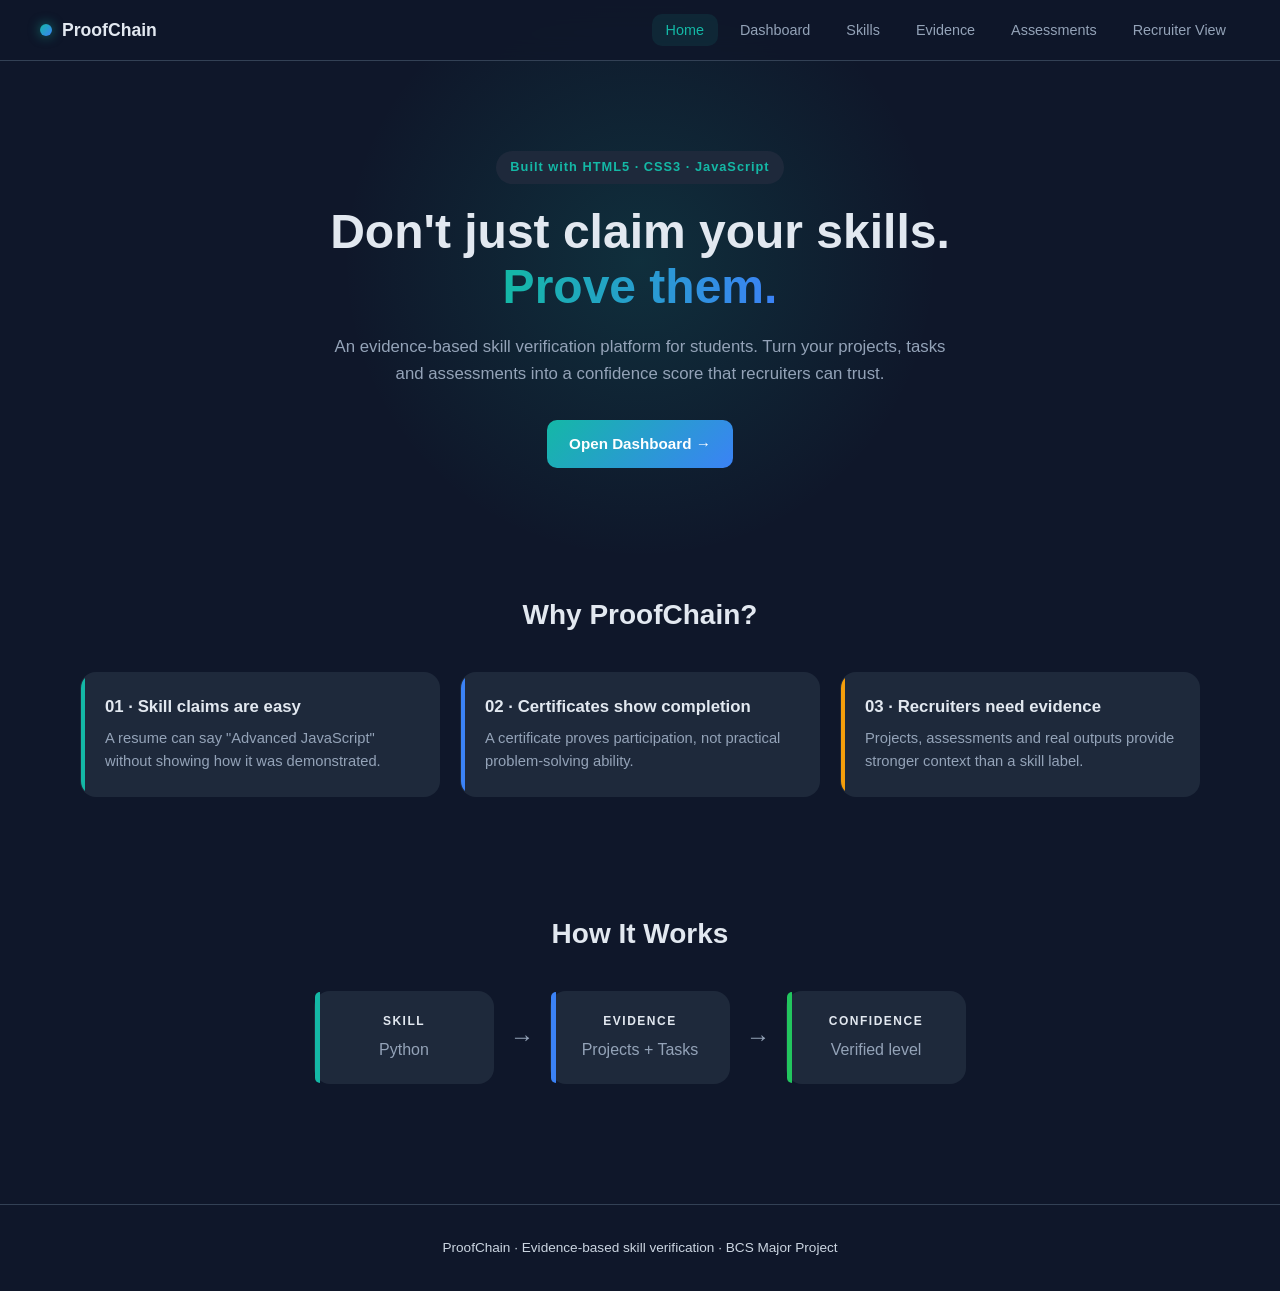
==== commit 277ffe6b: "Phase 4: Recruiter view + shareable link + skill graph" ====
--- a/index.html
+++ b/index.html
@@ -21,6 +21,7 @@
   <li><a href="pages/profile.html">Skills</a></li>
   <li><a href="pages/evidence.html">Evidence</a></li>
   <li><a href="pages/assessment.html">Assessments</a></li>
+  <li><a href="pages/recruiter.html">Recruiter View</a></li>
 </ul>
   </nav>
 
--- a/css/components.css
+++ b/css/components.css
@@ -795,4 +795,129 @@
 
 .result-meta {
   font-size: 0.85rem;
+}
+/* ============================================
+   RECRUITER VIEW + SKILL GRAPH
+   ============================================ */
+
+.recruiter-page {
+  max-width: 1000px;
+}
+
+.readonly-banner {
+  display: flex;
+  justify-content: space-between;
+  align-items: center;
+  padding: 12px 20px;
+  background: rgba(20, 184, 166, 0.08);
+  border: 1px solid rgba(20, 184, 166, 0.3);
+  border-radius: var(--radius-sm);
+  margin-bottom: 24px;
+  font-size: 0.85rem;
+  color: var(--teal);
+}
+
+/* ---------- Public profile card ---------- */
+.public-profile-card {
+  display: grid;
+  grid-template-columns: auto 1fr auto;
+  gap: 24px;
+  align-items: center;
+  padding: 28px;
+  margin-bottom: 32px;
+}
+
+.public-avatar {
+  width: 84px;
+  height: 84px;
+  border-radius: 50%;
+  background: linear-gradient(135deg, var(--teal), var(--blue));
+  color: #fff;
+  font-size: 2.2rem;
+  font-weight: 800;
+  display: flex;
+  align-items: center;
+  justify-content: center;
+  box-shadow: 0 10px 32px rgba(20, 184, 166, 0.4);
+}
+
+.public-info h1 {
+  font-size: 1.6rem;
+  margin-bottom: 4px;
+}
+
+.public-info p {
+  font-size: 0.9rem;
+}
+
+.public-goal {
+  color: var(--teal) !important;
+  margin-top: 6px;
+  font-size: 0.85rem !important;
+}
+
+.public-summary {
+  display: flex;
+  gap: 28px;
+}
+
+.public-stat {
+  text-align: center;
+}
+
+.public-stat-value {
+  display: block;
+  font-size: 1.5rem;
+  font-weight: 800;
+  color: var(--teal);
+  line-height: 1;
+}
+
+.public-stat-label {
+  display: block;
+  font-size: 0.7rem;
+  color: var(--muted);
+  text-transform: uppercase;
+  letter-spacing: 1px;
+  margin-top: 6px;
+}
+
+/* ---------- Recruiter skill cards ---------- */
+.recruiter-skills {
+  display: grid;
+  grid-template-columns: repeat(auto-fit, minmax(300px, 1fr));
+  gap: 16px;
+}
+
+.recruiter-skill-card {
+  padding: 20px;
+}
+
+/* ---------- Skill graph ---------- */
+.graph-card {
+  padding: 24px;
+  display: flex;
+  justify-content: center;
+  align-items: center;
+}
+
+.skill-graph {
+  width: 100%;
+  max-width: 600px;
+  height: auto;
+}
+
+/* ---------- Responsive ---------- */
+@media (max-width: 700px) {
+  .public-profile-card {
+    grid-template-columns: 1fr;
+    text-align: center;
+  }
+  .public-avatar { margin: 0 auto; }
+  .public-summary { justify-content: center; }
+  .readonly-banner {
+    flex-direction: column;
+    gap: 10px;
+    text-align: center;
+  }
 }
